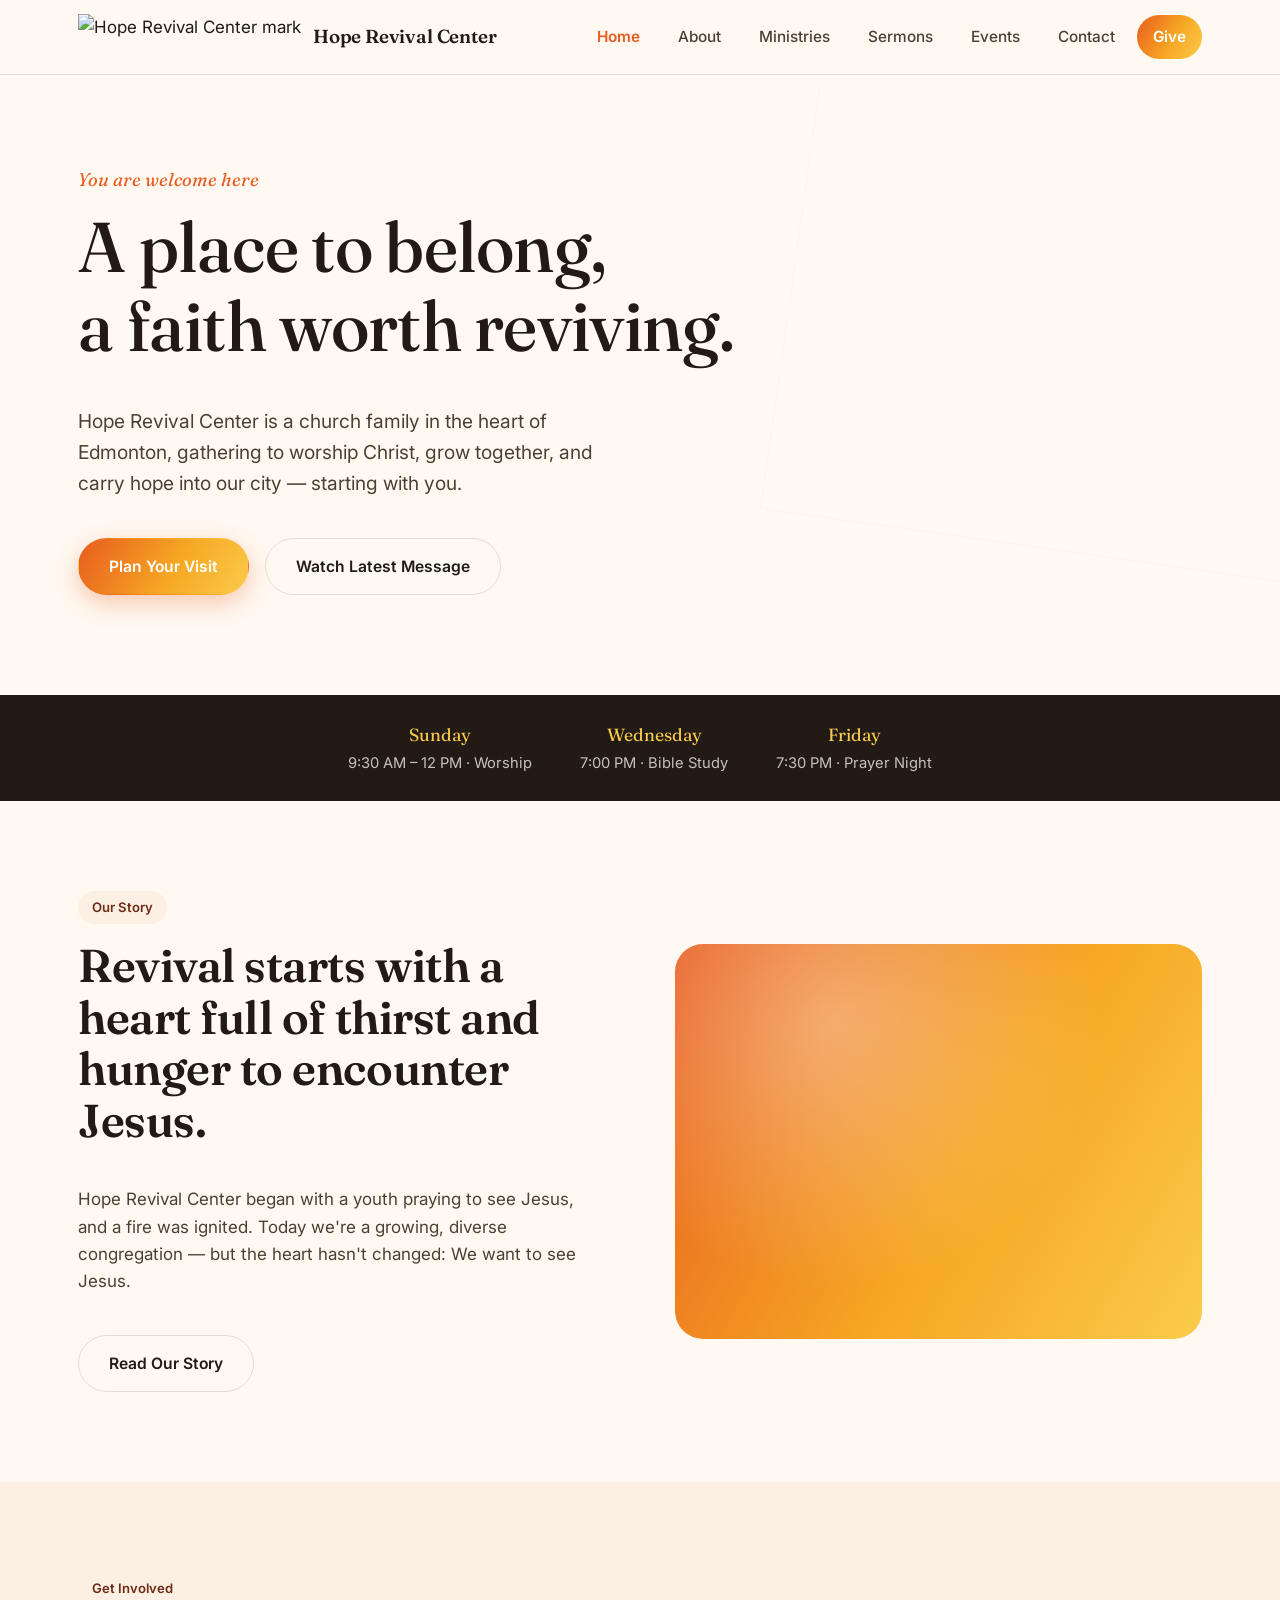
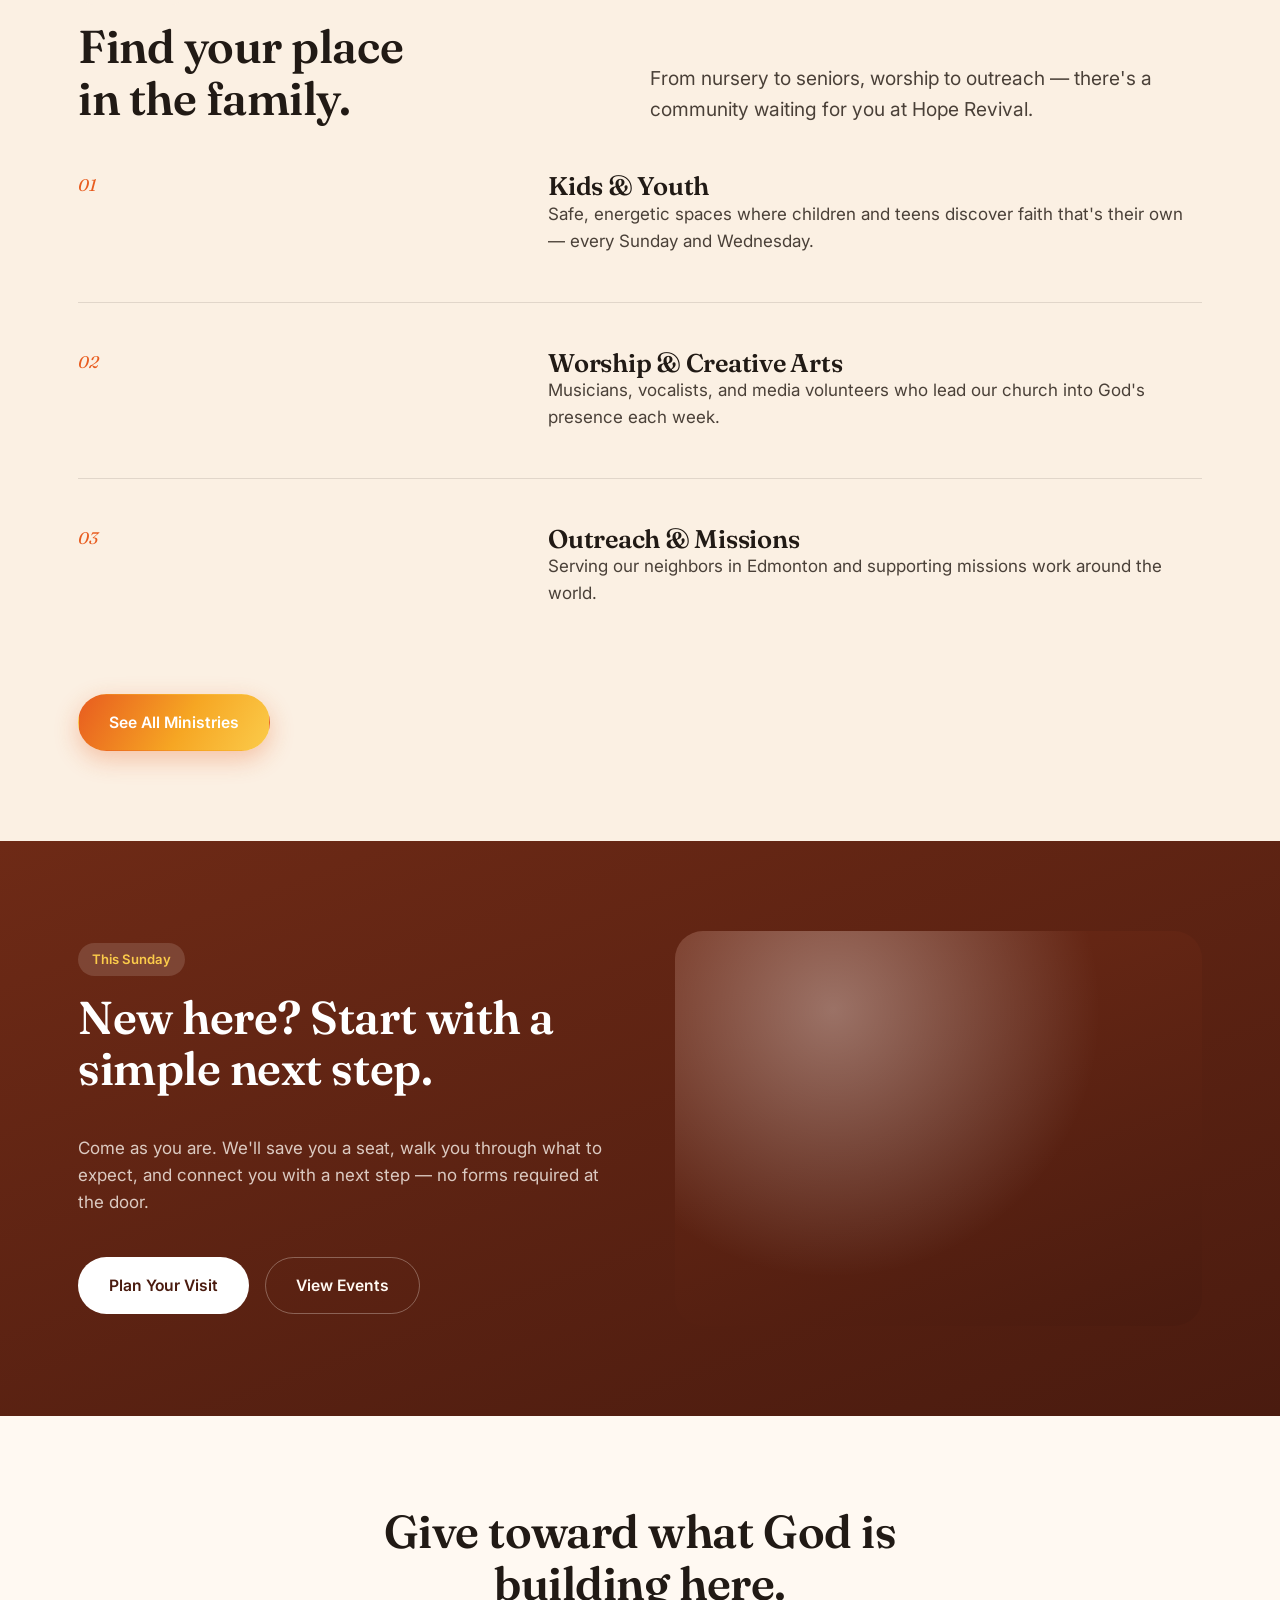
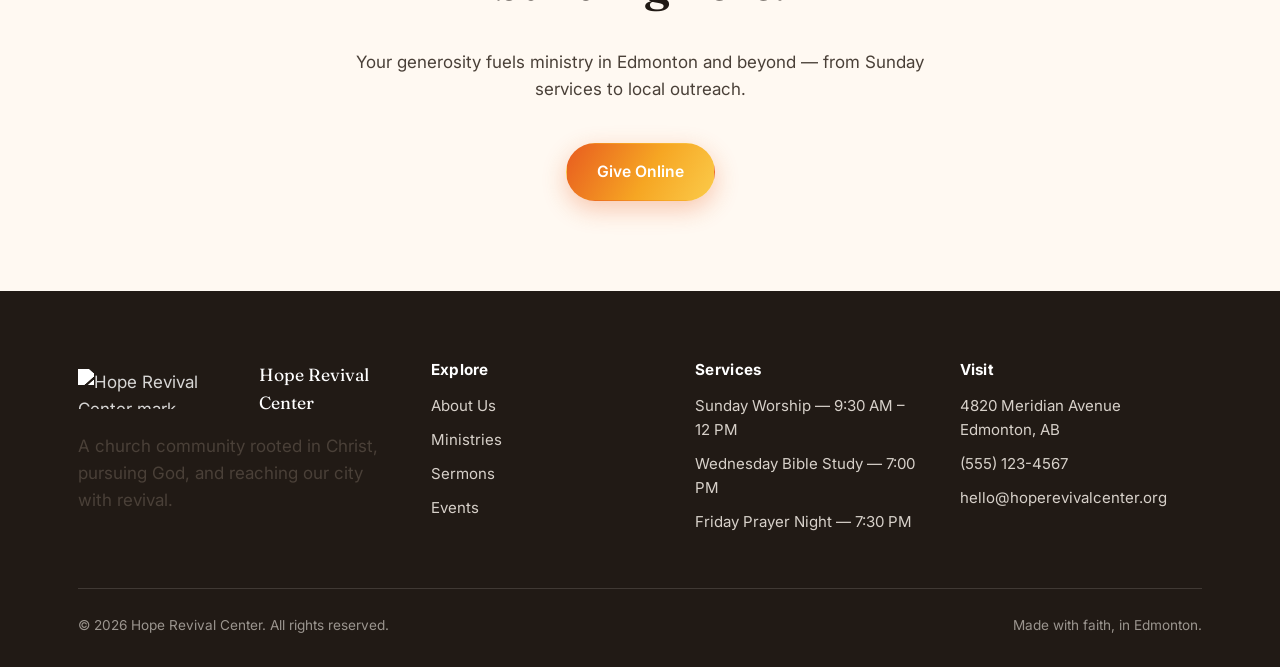
==== index.html @ afa19f34 "Add files via upload" ====
<!DOCTYPE html>
<html lang="en">
<head>
<meta charset="UTF-8">
<meta name="viewport" content="width=device-width, initial-scale=1.0">
<title>Home · Hope Revival Center</title>
<meta name="description" content="Hope Revival Center — a church family in Edmonton gathering to worship Christ and grow in hope.">
<link rel="icon" href="assets/mark.png">
<link rel="stylesheet" href="styles.css">
</head>
<body>
  <header class="site-header">
    <div class="header-inner">
      <a href="index.html" class="brand">
        <img src="assets/mark.png" alt="Hope Revival Center mark">
        <span>Hope Revival Center</span>
      </a>
      <button class="menu-toggle" aria-label="Toggle menu" onclick="document.querySelector('.main-nav').classList.toggle('open')">
        <span></span><span></span><span></span>
      </button>
      <nav class="main-nav">
      <a href="index.html" class="current">Home</a>
      <a href="about.html" class="">About</a>
      <a href="ministries.html" class="">Ministries</a>
      <a href="sermons.html" class="">Sermons</a>
      <a href="events.html" class="">Events</a>
      <a href="contact.html" class="">Contact</a>
      <a href="give.html" class="nav-give">Give</a>
      </nav>
    </div>
  </header>
  
  <section class="hero">
    <img class="hero-mark" src="assets/mark.png" alt="">
    <div class="wrap">
      <div class="eyebrow">You are welcome here</div>
      <h1>A place to belong,<br>a faith worth reviving.</h1>
      <p class="lede mt-40">Hope Revival Center is a church family in the heart of Edmonton, gathering to worship Christ, grow together, and carry hope into our city — starting with you.</p>
      <div class="stack mt-40">
        <a href="contact.html" class="btn btn-primary">Plan Your Visit</a>
        <a href="sermons.html" class="btn btn-ghost">Watch Latest Message</a>
      </div>
    </div>
  </section>

  <div class="service-strip">
    <div class="wrap">
      <div class="item"><span class="day">Sunday</span><span class="time">9:30 AM – 12 PM · Worship</span></div>
      <div class="item"><span class="day">Wednesday</span><span class="time">7:00 PM · Bible Study</span></div>
      <div class="item"><span class="day">Friday</span><span class="time">7:30 PM · Prayer Night</span></div>
    </div>
  </div>

  <section>
    <div class="wrap">
      <div class="feature-row">
        <div>
          <div class="badge">Our Story</div>
          <h2>Revival starts with a heart full of thirst and hunger to encounter Jesus.</h2>
          <p class="mt-40">Hope Revival Center began with a youth praying to see Jesus, and a fire was ignited. Today we're a growing, diverse congregation — but the heart hasn't changed: We want to see Jesus.</p>
          <div class="mt-40">
            <a href="about.html" class="btn btn-ghost">Read Our Story</a>
          </div>
        </div>
        <div class="visual">
          <img class="mark-overlay" src="assets/mark.png" alt="">
        </div>
      </div>
    </div>
  </section>

  <section class="section-cream-deep">
    <div class="wrap">
      <div class="section-head">
        <div>
          <div class="badge">Get Involved</div>
          <h2>Find your place<br>in the family.</h2>
        </div>
        <p class="lede">From nursery to seniors, worship to outreach — there's a community waiting for you at Hope Revival.</p>
      </div>
      <div class="ministry-row" style="border-top:none; padding-top:0;">
        <div class="tag">01</div>
        <div>
          <h3>Kids &amp; Youth</h3>
          <p>Safe, energetic spaces where children and teens discover faith that's their own — every Sunday and Wednesday.</p>
        </div>
      </div>
      <div class="ministry-row">
        <div class="tag">02</div>
        <div>
          <h3>Worship &amp; Creative Arts</h3>
          <p>Musicians, vocalists, and media volunteers who lead our church into God's presence each week.</p>
        </div>
      </div>
      <div class="ministry-row">
        <div class="tag">03</div>
        <div>
          <h3>Outreach &amp; Missions</h3>
          <p>Serving our neighbors in Edmonton and supporting missions work around the world.</p>
        </div>
      </div>
      <div class="mt-40">
        <a href="ministries.html" class="btn btn-primary">See All Ministries</a>
      </div>
    </div>
  </section>

  <section class="section-dark">
    <div class="wrap">
      <div class="feature-row reverse">
        <div class="visual alt">
          <img class="mark-overlay" src="assets/mark.png" alt="">
        </div>
        <div>
          <div class="badge" style="background:rgba(255,249,242,0.14); color:#FBCB4A;">This Sunday</div>
          <h2>New here? Start with a simple next step.</h2>
          <p class="mt-40">Come as you are. We'll save you a seat, walk you through what to expect, and connect you with a next step — no forms required at the door.</p>
          <div class="stack mt-40">
            <a href="contact.html" class="btn btn-light">Plan Your Visit</a>
            <a href="events.html" class="btn btn-ghost" style="border-color:rgba(255,249,242,0.3); color:#FFF9F2;">View Events</a>
          </div>
        </div>
      </div>
    </div>
  </section>

  <section>
    <div class="wrap center" style="max-width:640px;">
      <h2>Give toward what God is building here.</h2>
      <p class="center mt-40">Your generosity fuels ministry in Edmonton and beyond — from Sunday services to local outreach.</p>
      <div class="mt-40">
        <a href="give.html" class="btn btn-primary">Give Online</a>
      </div>
    </div>
  </section>

  <footer class="site-footer">
    <div class="wrap">
      <div class="footer-grid">
        <div>
          <div class="footer-brand">
            <img src="assets/mark.png" alt="Hope Revival Center mark">
            <span>Hope Revival Center</span>
          </div>
          <p>A church community rooted in Christ, pursuing God, and reaching our city with revival.</p>
        </div>
        <div>
          <h4>Explore</h4>
          <ul>
            <li><a href="about.html">About Us</a></li>
            <li><a href="ministries.html">Ministries</a></li>
            <li><a href="sermons.html">Sermons</a></li>
            <li><a href="events.html">Events</a></li>
          </ul>
        </div>
        <div>
          <h4>Services</h4>
          <ul>
            <li>Sunday Worship — 9:30 AM – 12 PM</li>
            <li>Wednesday Bible Study — 7:00 PM</li>
            <li>Friday Prayer Night — 7:30 PM</li>
          </ul>
        </div>
        <div>
          <h4>Visit</h4>
          <ul>
            <li>4820 Meridian Avenue<br>Edmonton, AB</li>
            <li><a href="tel:+15551234567">(555) 123-4567</a></li>
            <li><a href="mailto:hello@hoperevivalcenter.org">hello@hoperevivalcenter.org</a></li>
          </ul>
        </div>
      </div>
      <div class="footer-bottom">
        <span>&copy; 2026 Hope Revival Center. All rights reserved.</span>
        <span>Made with faith, in Edmonton.</span>
      </div>
    </div>
  </footer>
  <script src="script.js"></script>
</body>
</html>
---- styles.css ----
/* ============================================
   Hope Revival Center — Design System
   Palette: warm cream, ink, flame-orange to amber gradient, deep rust
   Type: Fraunces (display) + Inter (body)
   ============================================ */

@import url('https://fonts.googleapis.com/css2?family=Fraunces:ital,opsz,wght@0,9..144,300;0,9..144,400;0,9..144,500;0,9..144,600;0,9..144,700;0,9..144,900;1,9..144,400;1,9..144,500&family=Inter:wght@400;500;600;700;800&display=swap');

:root {
  --ink: #211A15;
  --ink-soft: #4A4038;
  --cream: #FFF9F2;
  --cream-deep: #FBF0E3;
  --white: #FFFFFF;
  --flame-1: #E85C1F;
  --flame-2: #F6A623;
  --flame-3: #FBCB4A;
  --rust: #6E2A16;
  --rust-deep: #4A1B0F;
  --line: rgba(33, 26, 21, 0.12);

  --gradient-flame: linear-gradient(120deg, var(--flame-1) 0%, var(--flame-2) 55%, var(--flame-3) 100%);
  --gradient-rust: linear-gradient(160deg, var(--rust) 0%, var(--rust-deep) 100%);

  --font-display: 'Fraunces', serif;
  --font-body: 'Inter', sans-serif;

  --container: 1180px;
}

* { box-sizing: border-box; margin: 0; padding: 0; }

html { scroll-behavior: smooth; }

body {
  font-family: var(--font-body);
  background: var(--cream);
  color: var(--ink);
  line-height: 1.6;
  font-size: 17px;
  -webkit-font-smoothing: antialiased;
}

img { max-width: 100%; display: block; }

a { color: inherit; text-decoration: none; }

.wrap {
  max-width: var(--container);
  margin: 0 auto;
  padding: 0 28px;
}

h1, h2, h3, h4 {
  font-family: var(--font-display);
  font-weight: 600;
  line-height: 1.12;
  letter-spacing: -0.01em;
  color: var(--ink);
}

h1 { font-size: clamp(2.6rem, 5.5vw, 4.6rem); font-weight: 500; }
h2 { font-size: clamp(2rem, 3.6vw, 3rem); }
h3 { font-size: clamp(1.3rem, 2vw, 1.7rem); }

p { color: var(--ink-soft); max-width: 62ch; }

.lede {
  font-size: 1.2rem;
  color: var(--ink-soft);
  max-width: 46ch;
}

/* ---------- Buttons ---------- */
.btn {
  display: inline-flex;
  align-items: center;
  gap: 10px;
  padding: 15px 30px;
  border-radius: 100px;
  font-family: var(--font-body);
  font-weight: 600;
  font-size: 0.98rem;
  border: 1px solid transparent;
  cursor: pointer;
  transition: transform 0.25s ease, box-shadow 0.25s ease;
}
.btn-primary {
  background: var(--gradient-flame);
  color: var(--white);
  box-shadow: 0 8px 24px rgba(232, 92, 31, 0.32);
}
.btn-primary:hover { transform: translateY(-2px); box-shadow: 0 12px 28px rgba(232, 92, 31, 0.4); }
.btn-ghost {
  background: transparent;
  color: var(--ink);
  border-color: var(--line);
}
.btn-ghost:hover { border-color: var(--flame-1); color: var(--flame-1); }
.btn-light {
  background: var(--white);
  color: var(--rust-deep);
}
.btn-light:hover { transform: translateY(-2px); }

/* ---------- Header ---------- */
header.site-header {
  position: sticky;
  top: 0;
  z-index: 100;
  background: rgba(255, 249, 242, 0.92);
  backdrop-filter: blur(10px);
  border-bottom: 1px solid var(--line);
}
.header-inner {
  display: flex;
  align-items: center;
  justify-content: space-between;
  padding: 14px 28px;
  max-width: var(--container);
  margin: 0 auto;
}
.brand {
  display: flex;
  align-items: center;
  gap: 12px;
}
.brand img { height: 46px; width: auto; }
.brand span {
  font-family: var(--font-display);
  font-weight: 600;
  font-size: 1.18rem;
  letter-spacing: -0.01em;
}
nav.main-nav {
  display: flex;
  align-items: center;
  gap: 6px;
}
nav.main-nav a {
  padding: 10px 16px;
  font-size: 0.96rem;
  font-weight: 500;
  color: var(--ink-soft);
  border-radius: 100px;
  transition: background 0.2s ease, color 0.2s ease;
}
nav.main-nav a:hover { background: var(--cream-deep); color: var(--ink); }
nav.main-nav a.current { color: var(--flame-1); font-weight: 600; }
nav.main-nav a.nav-give {
  background: var(--gradient-flame);
  color: var(--white) !important;
  font-weight: 600;
}
.menu-toggle {
  display: none;
  background: none;
  border: none;
  cursor: pointer;
  padding: 8px;
}
.menu-toggle span {
  display: block;
  width: 24px;
  height: 2px;
  background: var(--ink);
  margin: 5px 0;
  transition: 0.25s;
}

@media (max-width: 900px) {
  nav.main-nav {
    position: fixed;
    top: 74px;
    left: 0;
    right: 0;
    background: var(--cream);
    flex-direction: column;
    align-items: stretch;
    padding: 10px 20px 24px;
    border-bottom: 1px solid var(--line);
    display: none;
    gap: 2px;
  }
  nav.main-nav.open { display: flex; }
  nav.main-nav a { padding: 13px 14px; }
  nav.main-nav a.nav-give { text-align: center; margin-top: 8px; }
  .menu-toggle { display: block; }
}

/* ---------- Hero shared ---------- */
.hero {
  position: relative;
  overflow: hidden;
  padding: 90px 0 100px;
}
.hero-mark {
  position: absolute;
  top: -140px;
  right: -140px;
  width: 620px;
  height: 620px;
  opacity: 0.09;
  transform: rotate(8deg);
  pointer-events: none;
}
.hero .wrap { position: relative; z-index: 1; }
.eyebrow {
  font-family: var(--font-display);
  font-style: italic;
  font-size: 1.15rem;
  color: var(--flame-1);
  margin-bottom: 14px;
}

/* ---------- Page hero (interior pages, smaller) ---------- */
.page-hero {
  padding: 64px 0 60px;
  position: relative;
  overflow: hidden;
  background: var(--cream-deep);
}
.page-hero .wrap { position: relative; z-index: 1; }
.page-hero p.lede { margin-top: 14px; }

/* ---------- Sections ---------- */
section { padding: 90px 0; }
.section-tight { padding: 60px 0; }
.section-dark {
  background: var(--gradient-rust);
  color: var(--cream);
}
.section-dark h2, .section-dark h3 { color: var(--white); }
.section-dark p { color: rgba(255, 249, 242, 0.78); }
.section-cream-deep { background: var(--cream-deep); }

.section-head {
  display: flex;
  justify-content: space-between;
  align-items: flex-end;
  gap: 40px;
  margin-bottom: 48px;
  flex-wrap: wrap;
}

/* ---------- Service strip ---------- */
.service-strip {
  background: var(--ink);
  color: var(--cream);
  padding: 26px 0;
}
.service-strip .wrap {
  display: flex;
  flex-wrap: wrap;
  gap: 28px 48px;
  align-items: center;
  justify-content: center;
  text-align: center;
}
.service-strip .item { display: flex; flex-direction: column; gap: 2px; }
.service-strip .item .day { font-family: var(--font-display); font-size: 1.1rem; color: var(--flame-3); }
.service-strip .item .time { font-size: 0.92rem; color: rgba(255,249,242,0.75); }

/* ---------- Asymmetric feature row ---------- */
.feature-row {
  display: grid;
  grid-template-columns: 1fr 1fr;
  gap: 70px;
  align-items: center;
}
.feature-row.reverse .visual { order: 2; }
@media (max-width: 860px) {
  .feature-row, .feature-row.reverse .visual { order: initial; }
  .feature-row { grid-template-columns: 1fr; gap: 36px; }
}
.visual {
  aspect-ratio: 4/3;
  border-radius: 28px;
  background: var(--gradient-flame);
  position: relative;
  overflow: hidden;
}
.visual.alt { background: var(--gradient-rust); }
.visual::after {
  content: "";
  position: absolute;
  inset: 0;
  background: radial-gradient(circle at 30% 20%, rgba(255,255,255,0.35), transparent 55%);
}
.visual img.mark-overlay {
  position: absolute;
  right: -8%;
  bottom: -12%;
  width: 62%;
  opacity: 0.9;
  filter: brightness(0) invert(1);
  opacity: 0.16;
}

/* ---------- Ministries alternating rows ---------- */
.ministry-row {
  display: grid;
  grid-template-columns: 0.9fr 1.4fr;
  gap: 50px;
  padding: 46px 0;
  border-top: 1px solid var(--line);
  align-items: start;
}
.ministry-row:last-child { border-bottom: 1px solid var(--line); }
.ministry-row .tag {
  font-family: var(--font-display);
  font-style: italic;
  color: var(--flame-1);
  font-size: 1.05rem;
}
@media (max-width: 760px) {
  .ministry-row { grid-template-columns: 1fr; gap: 12px; }
}

/* ---------- Cards (used sparingly, varied) ---------- */
.card {
  background: var(--white);
  border: 1px solid var(--line);
  border-radius: 20px;
  padding: 32px;
}
.card-flame {
  background: var(--gradient-flame);
  color: var(--white);
  border: none;
}
.card-flame p { color: rgba(255,255,255,0.9); }

/* ---------- Sermon list ---------- */
.sermon {
  display: grid;
  grid-template-columns: 120px 1fr auto;
  gap: 26px;
  align-items: center;
  padding: 26px 0;
  border-top: 1px solid var(--line);
}
.sermon:last-child { border-bottom: 1px solid var(--line); }
.sermon .date-badge {
  font-family: var(--font-display);
  text-align: center;
  line-height: 1.1;
}
.date-badge .num { font-size: 2.1rem; display: block; color: var(--flame-1); }
.date-badge .mon { font-size: 0.85rem; text-transform: uppercase; letter-spacing: 0.08em; color: var(--ink-soft); }
.sermon .meta { font-size: 0.9rem; color: var(--ink-soft); margin-top: 4px; }
@media (max-width: 700px) {
  .sermon { grid-template-columns: 70px 1fr; }
  .sermon .actions { grid-column: 1 / -1; margin-top: 10px; }
}

/* ---------- Events ---------- */
.event {
  display: grid;
  grid-template-columns: 100px 1fr;
  gap: 26px;
  padding: 28px 0;
  border-top: 1px solid var(--line);
}
.event:last-child { border-bottom: 1px solid var(--line); }
.event .date-block {
  background: var(--gradient-flame);
  color: var(--white);
  border-radius: 16px;
  text-align: center;
  padding: 14px 0;
  font-family: var(--font-display);
}
.event .date-block .num { font-size: 1.8rem; display: block; }
.event .date-block .mon { font-size: 0.78rem; text-transform: uppercase; letter-spacing: 0.06em; }

/* ---------- Give page ---------- */
.give-option {
  border: 1px solid var(--line);
  border-radius: 20px;
  padding: 34px;
  background: var(--white);
  height: 100%;
}
.give-grid {
  display: grid;
  grid-template-columns: repeat(3, 1fr);
  gap: 26px;
}
@media (max-width: 860px) { .give-grid { grid-template-columns: 1fr; } }

/* ---------- Contact ---------- */
.contact-grid {
  display: grid;
  grid-template-columns: 1fr 1fr;
  gap: 60px;
}
@media (max-width: 860px) { .contact-grid { grid-template-columns: 1fr; } }
.field {
  margin-bottom: 18px;
}
.field label {
  display: block;
  font-size: 0.88rem;
  font-weight: 600;
  margin-bottom: 7px;
  color: var(--ink);
}
.field input, .field textarea {
  width: 100%;
  padding: 13px 16px;
  border: 1px solid var(--line);
  border-radius: 12px;
  font-family: var(--font-body);
  font-size: 0.98rem;
  background: var(--white);
  color: var(--ink);
}
.field textarea { min-height: 130px; resize: vertical; }
.field input:focus, .field textarea:focus {
  outline: 2px solid var(--flame-1);
  outline-offset: 1px;
}
.map-frame {
  border-radius: 20px;
  overflow: hidden;
  border: 1px solid var(--line);
  height: 340px;
}
.map-frame iframe { width: 100%; height: 100%; border: 0; }

/* ---------- Footer ---------- */
footer.site-footer {
  background: var(--ink);
  color: rgba(255, 249, 242, 0.82);
  padding: 70px 0 30px;
}
.footer-grid {
  display: grid;
  grid-template-columns: 1.4fr 1fr 1fr 1.1fr;
  gap: 44px;
  padding-bottom: 44px;
  border-bottom: 1px solid rgba(255,249,242,0.14);
}
@media (max-width: 800px) {
  .footer-grid { grid-template-columns: 1fr 1fr; }
}
@media (max-width: 500px) {
  .footer-grid { grid-template-columns: 1fr; }
}
.footer-grid h4 {
  color: var(--white);
  font-size: 0.95rem;
  font-family: var(--font-body);
  font-weight: 700;
  margin-bottom: 16px;
  letter-spacing: 0.02em;
}
.footer-grid ul { list-style: none; }
.footer-grid li { margin-bottom: 10px; font-size: 0.94rem; }
.footer-grid a:hover { color: var(--flame-3); }
.footer-brand { display: flex; align-items: center; gap: 12px; margin-bottom: 16px; }
.footer-brand img { height: 40px; filter: brightness(0) invert(1); }
.footer-brand span { font-family: var(--font-display); font-size: 1.1rem; color: var(--white); }
.footer-bottom {
  display: flex;
  justify-content: space-between;
  align-items: center;
  padding-top: 26px;
  font-size: 0.85rem;
  color: rgba(255,249,242,0.55);
  flex-wrap: wrap;
  gap: 12px;
}

/* ---------- Utility ---------- */
.center { text-align: center; margin-left: auto; margin-right: auto; }
.mt-40 { margin-top: 40px; }
.stack { display: flex; gap: 16px; flex-wrap: wrap; }
.badge {
  display: inline-block;
  padding: 6px 14px;
  border-radius: 100px;
  background: var(--cream-deep);
  color: var(--rust);
  font-size: 0.82rem;
  font-weight: 600;
  margin-bottom: 16px;
}
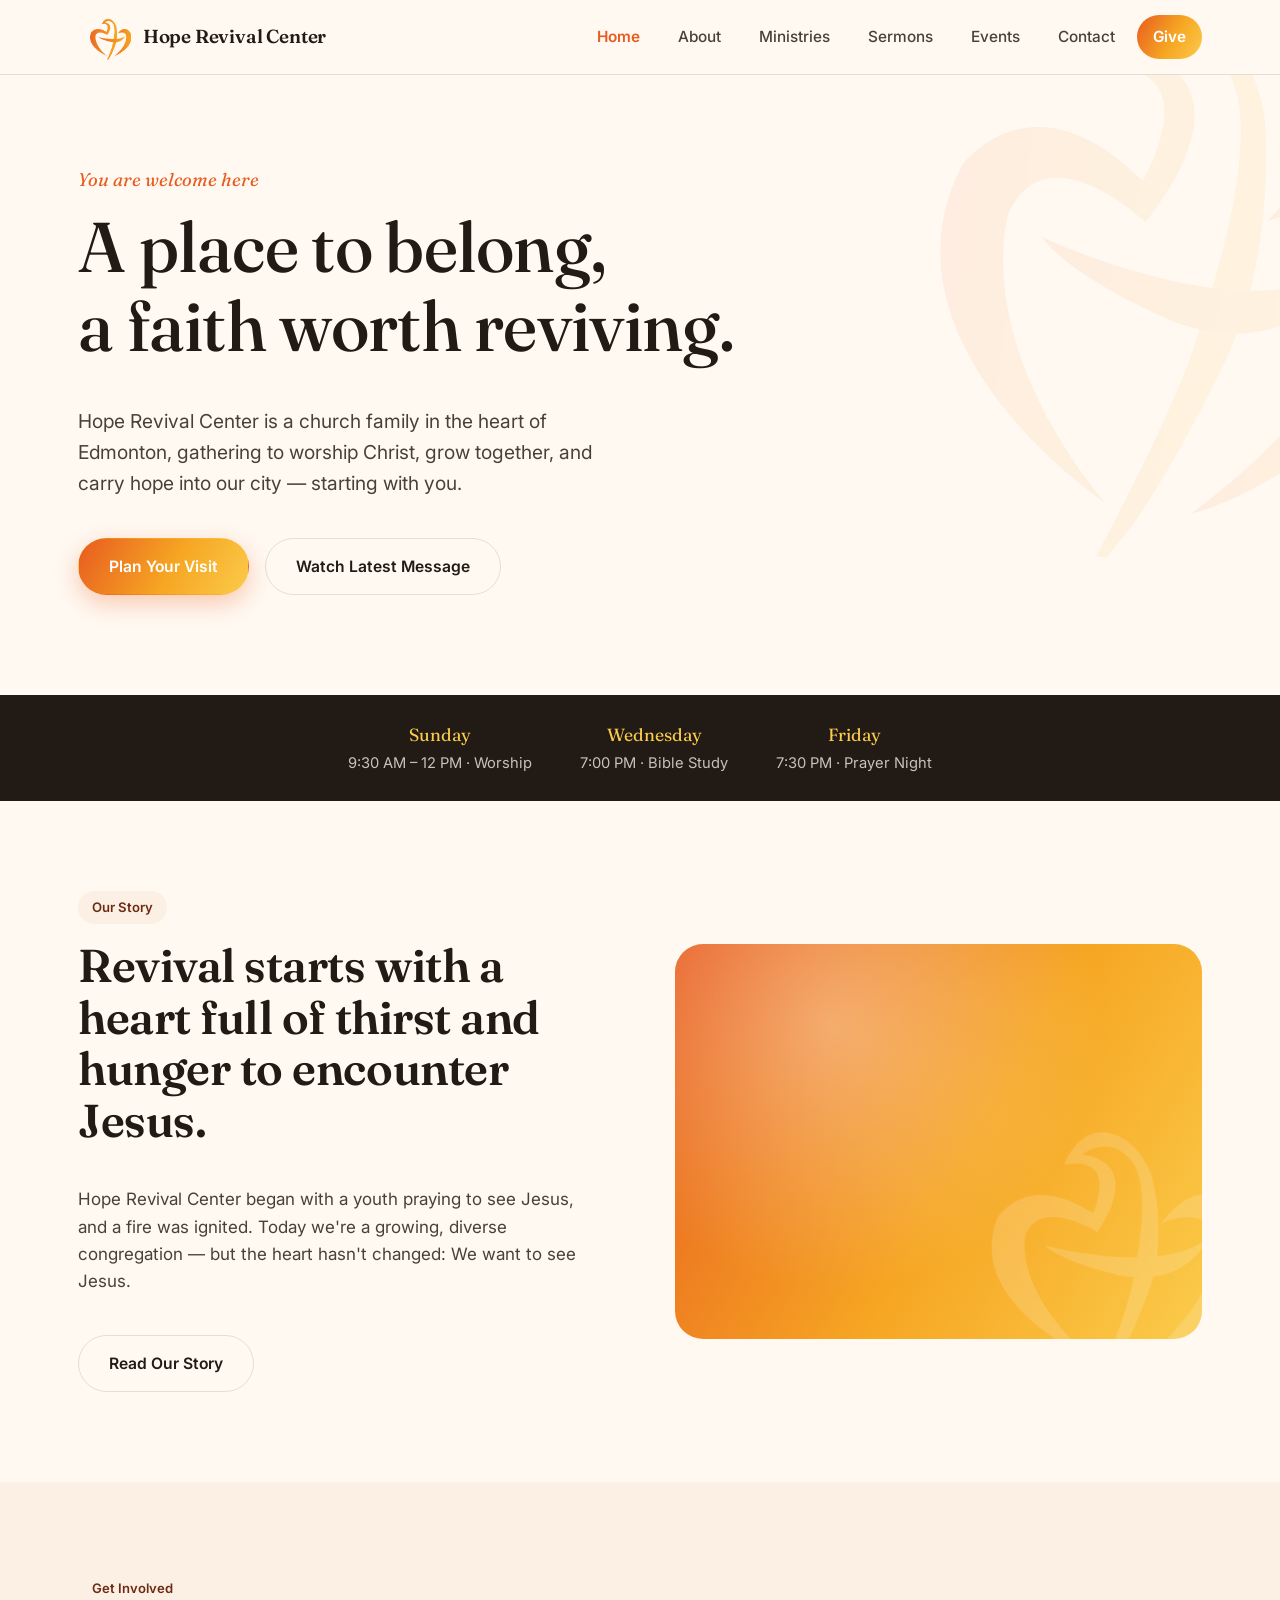
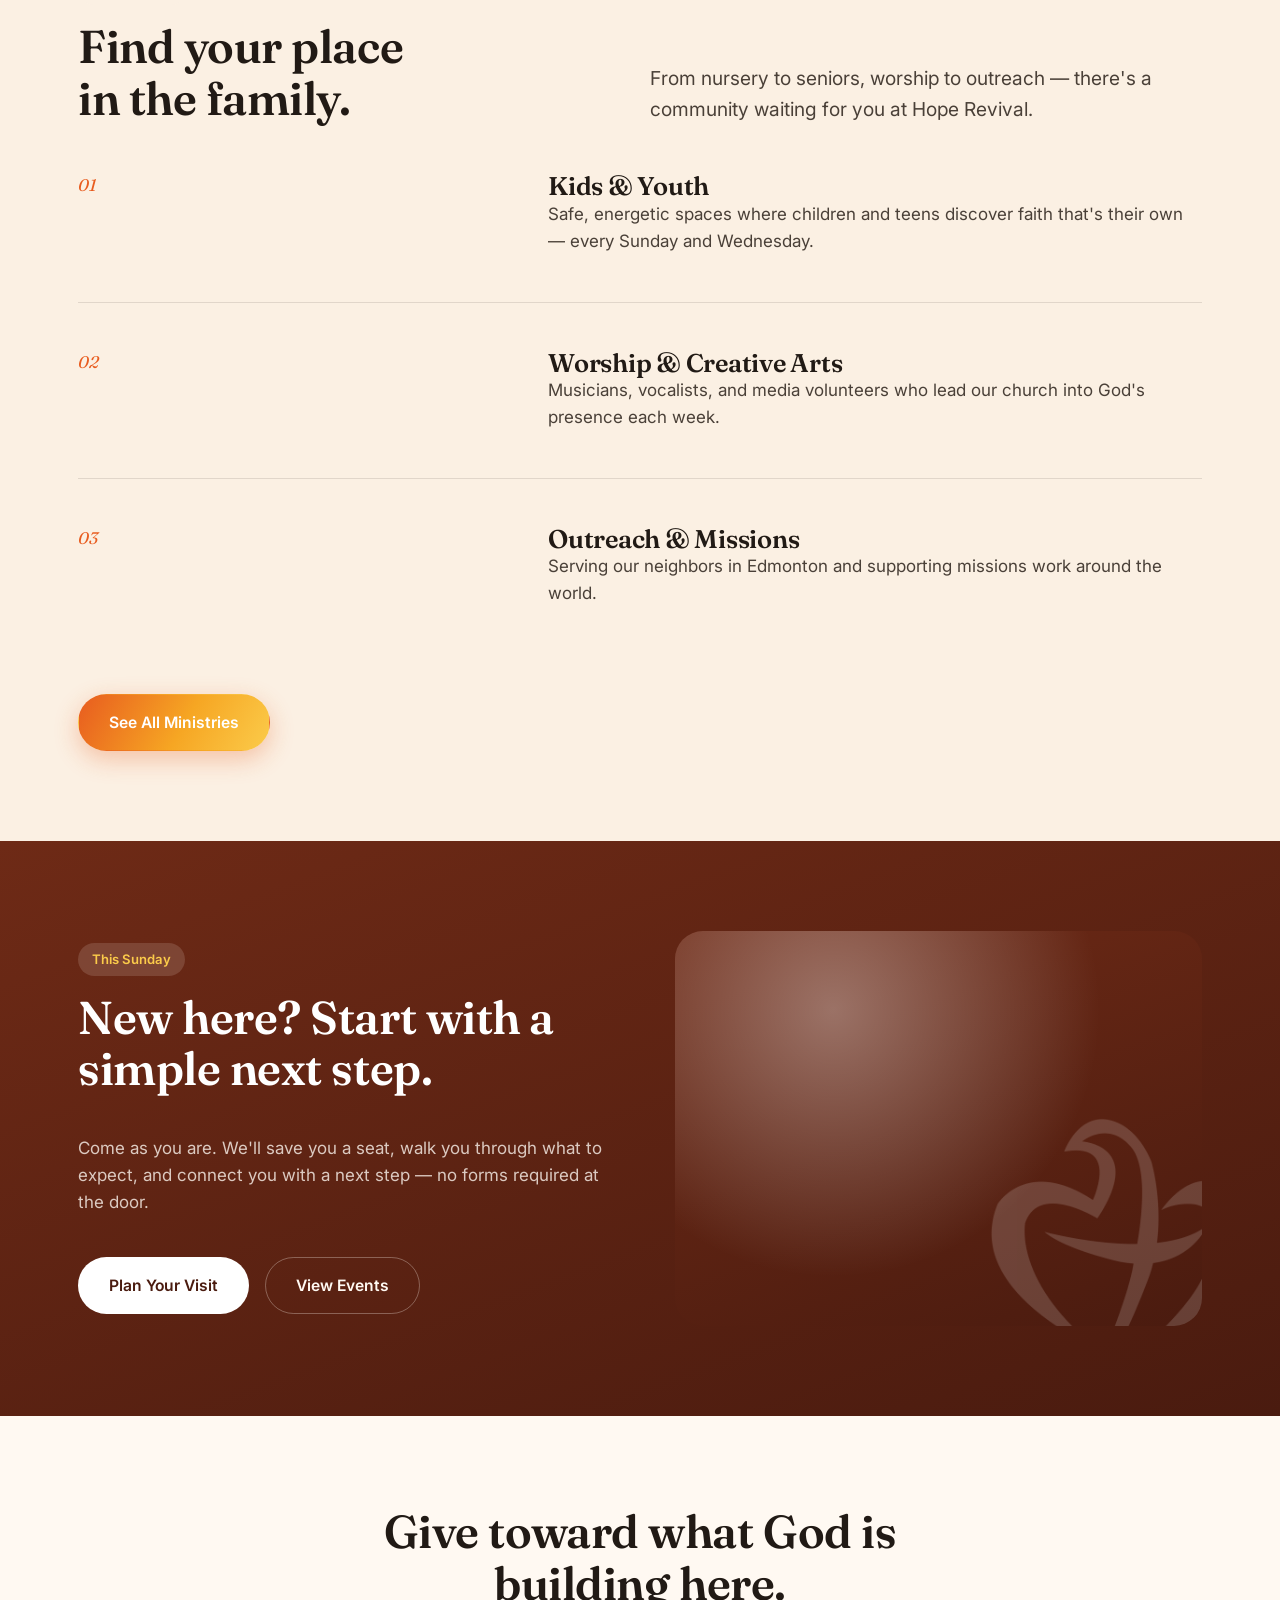
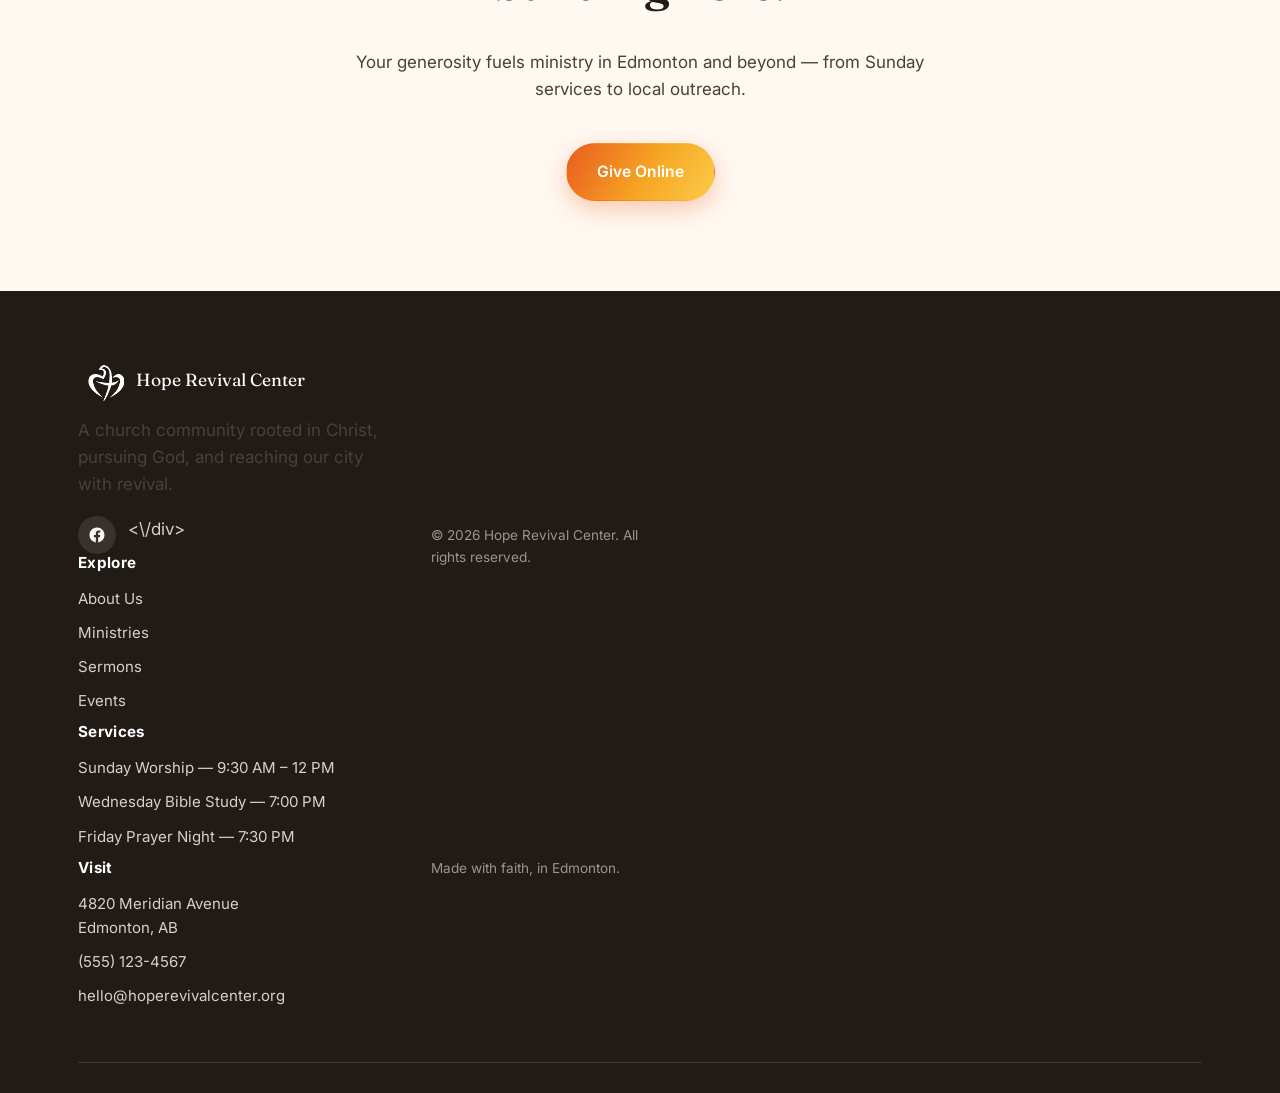
==== commit 9c6b61d8: "Add social links section to index.html" ====
--- a/index.html
+++ b/index.html
@@ -143,6 +143,11 @@
             <span>Hope Revival Center</span>
           </div>
           <p>A church community rooted in Christ, pursuing God, and reaching our city with revival.</p>
+          <div class="social-links">
+            <a href="https://www.facebook.com/profile.php?id=100088913510737" target="_blank" rel="noopener" aria-label="Hope Revival Center on Facebook">
+              <svg viewBox="0 0 24 24"><path d="M22 12.06C22 6.5 17.52 2 12 2S2 6.5 2 12.06c0 5 3.66 9.15 8.44 9.94v-7.03H7.9v-2.91h2.54V9.85c0-2.5 1.49-3.89 3.77-3.89 1.09 0 2.23.2 2.23.2v2.45h-1.26c-1.24 0-1.63.77-1.63 1.56v1.89h2.78l-.44 2.91h-2.34V22c4.78-.79 8.44-4.94 8.44-9.94z"/></svg>
+            </a>
+          <\/div>
         </div>
         <div>
           <h4>Explore</h4>
@@ -178,4 +183,4 @@
   </footer>
   <script src="script.js"></script>
 </body>
-</html>+</html>
--- a/styles.css
+++ b/styles.css
@@ -473,6 +473,27 @@
   gap: 12px;
 }
 
+.social-links {
+  display: flex;
+  gap: 12px;
+  margin-top: 18px;
+}
+.social-links a {
+  width: 38px;
+  height: 38px;
+  border-radius: 50%;
+  background: rgba(255,249,242,0.1);
+  display: flex;
+  align-items: center;
+  justify-content: center;
+  transition: background 0.2s ease, transform 0.2s ease;
+}
+.social-links a:hover {
+  background: var(--gradient-flame);
+  transform: translateY(-2px);
+}
+.social-links svg { width: 18px; height: 18px; fill: var(--cream); }
+
 /* ---------- Utility ---------- */
 .center { text-align: center; margin-left: auto; margin-right: auto; }
 .mt-40 { margin-top: 40px; }
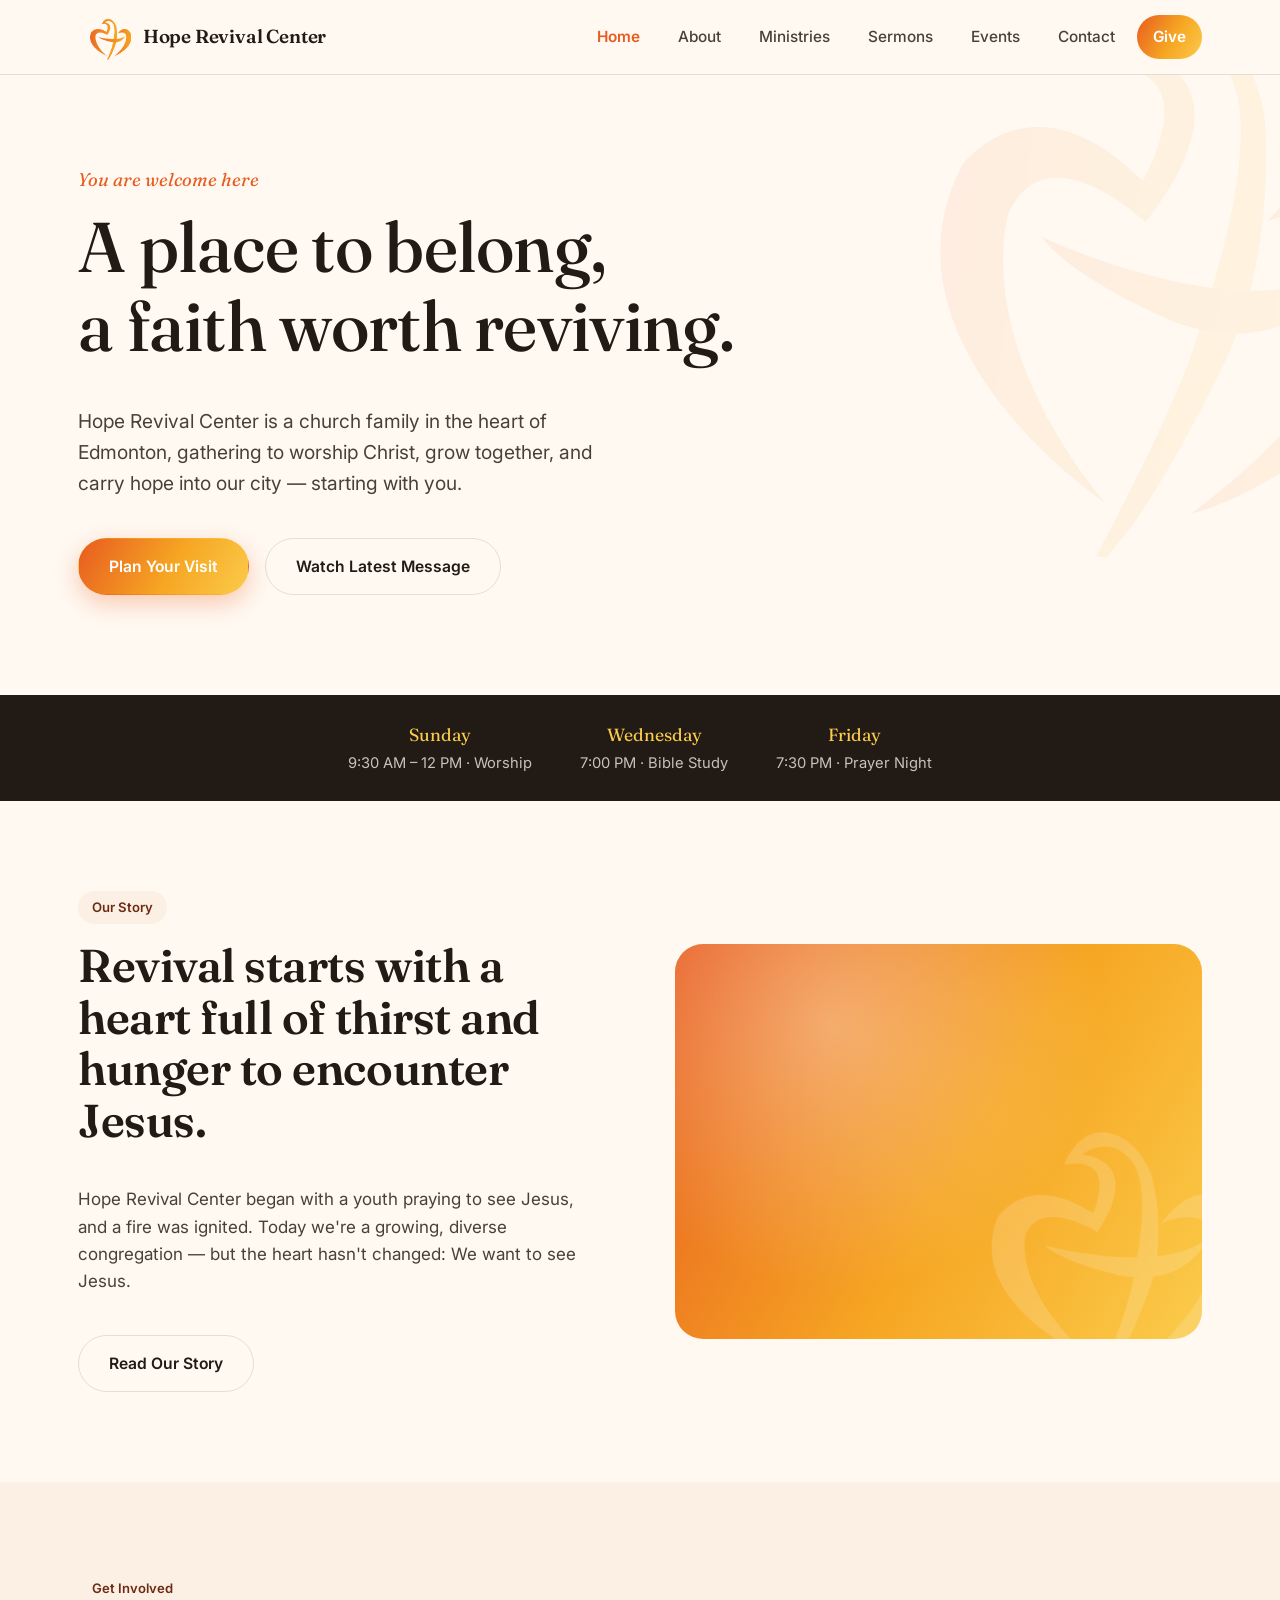
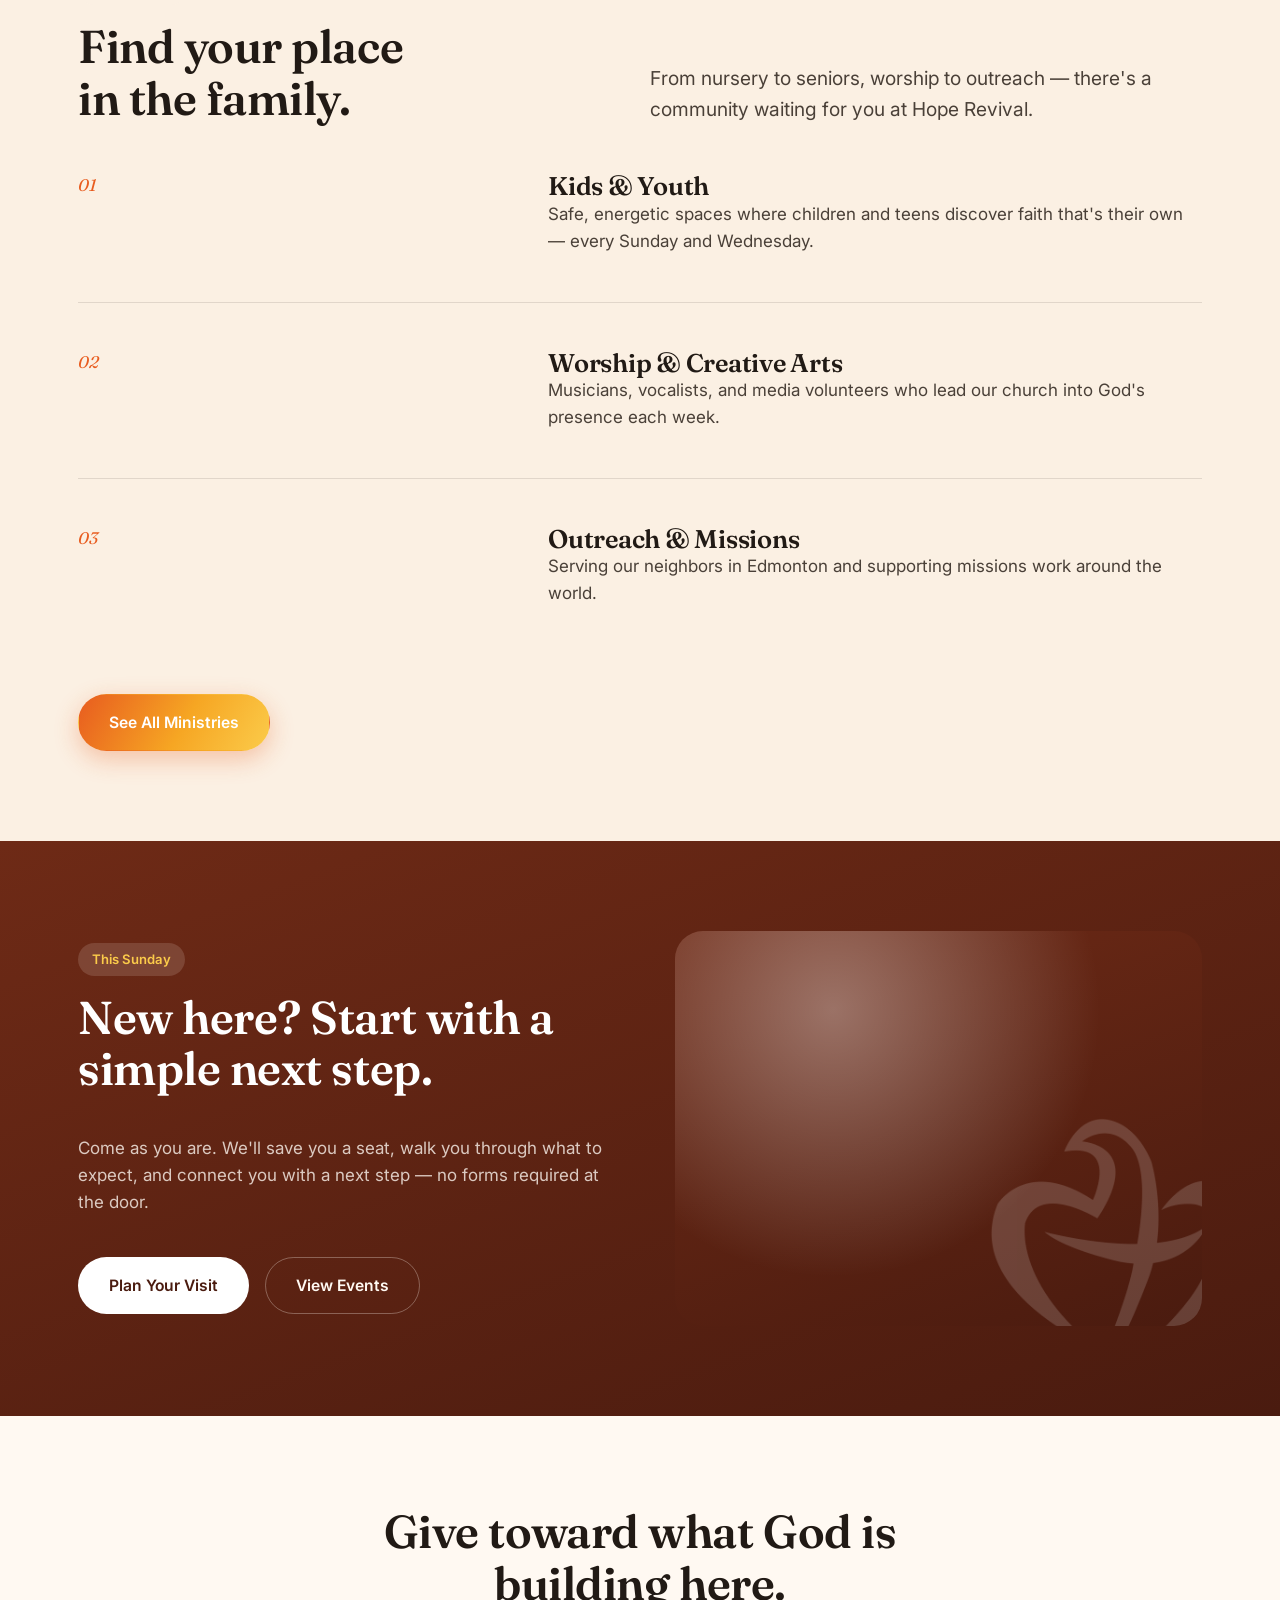
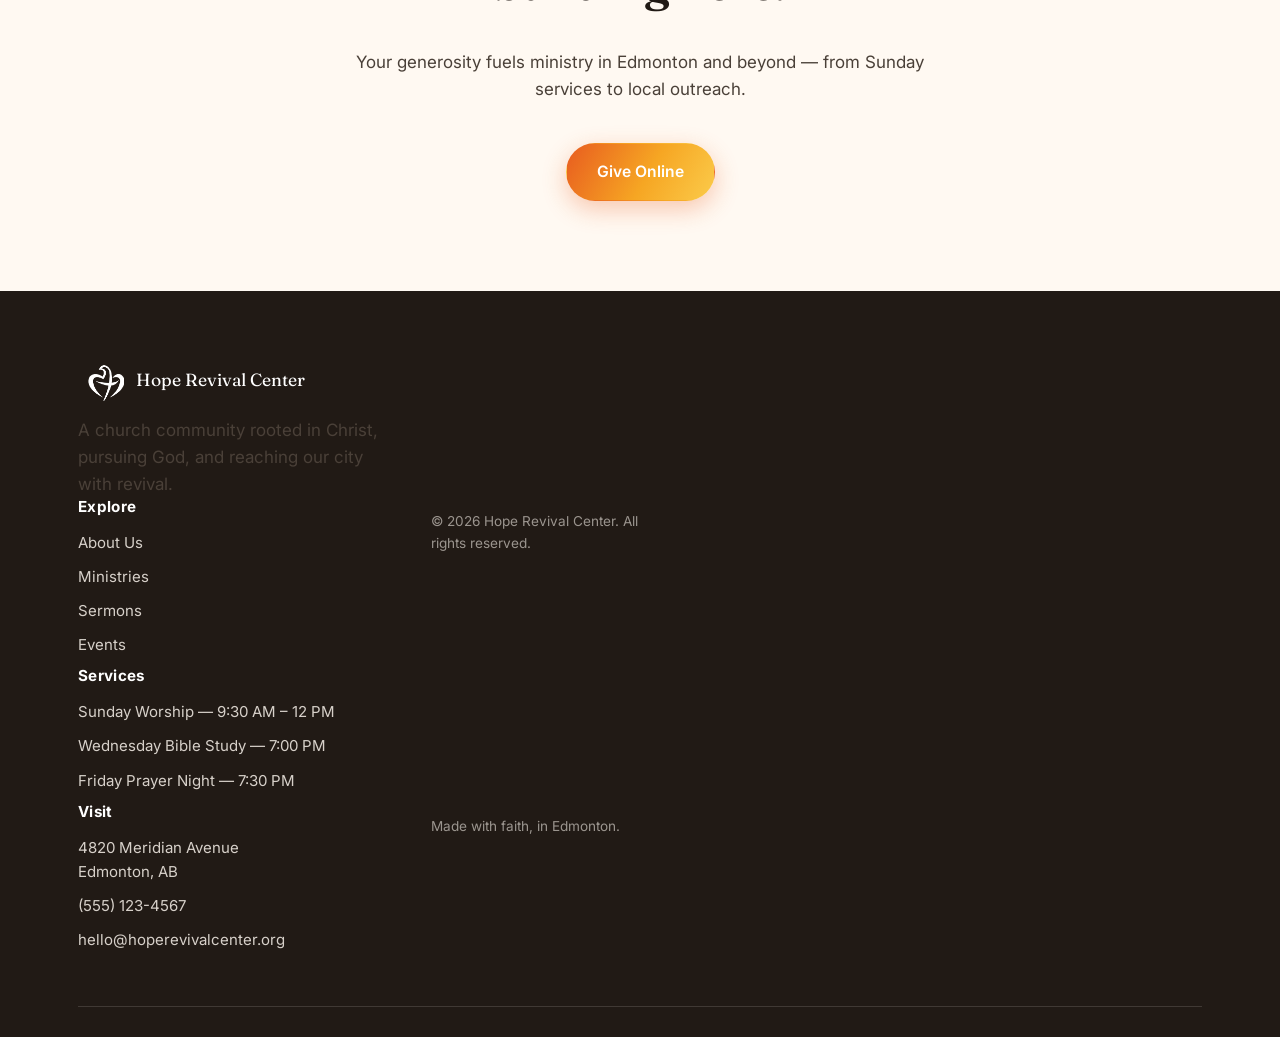
==== commit 9b2e5358: "Remove social links from index.html Removed social links section from the footer." ====
--- a/index.html
+++ b/index.html
@@ -143,12 +143,6 @@
             <span>Hope Revival Center</span>
           </div>
           <p>A church community rooted in Christ, pursuing God, and reaching our city with revival.</p>
-          <div class="social-links">
-            <a href="https://www.facebook.com/profile.php?id=100088913510737" target="_blank" rel="noopener" aria-label="Hope Revival Center on Facebook">
-              <svg viewBox="0 0 24 24"><path d="M22 12.06C22 6.5 17.52 2 12 2S2 6.5 2 12.06c0 5 3.66 9.15 8.44 9.94v-7.03H7.9v-2.91h2.54V9.85c0-2.5 1.49-3.89 3.77-3.89 1.09 0 2.23.2 2.23.2v2.45h-1.26c-1.24 0-1.63.77-1.63 1.56v1.89h2.78l-.44 2.91h-2.34V22c4.78-.79 8.44-4.94 8.44-9.94z"/></svg>
-            </a>
-          <\/div>
-        </div>
         <div>
           <h4>Explore</h4>
           <ul>
--- a/styles.css
+++ b/styles.css
@@ -473,27 +473,6 @@
   gap: 12px;
 }
 
-.social-links {
-  display: flex;
-  gap: 12px;
-  margin-top: 18px;
-}
-.social-links a {
-  width: 38px;
-  height: 38px;
-  border-radius: 50%;
-  background: rgba(255,249,242,0.1);
-  display: flex;
-  align-items: center;
-  justify-content: center;
-  transition: background 0.2s ease, transform 0.2s ease;
-}
-.social-links a:hover {
-  background: var(--gradient-flame);
-  transform: translateY(-2px);
-}
-.social-links svg { width: 18px; height: 18px; fill: var(--cream); }
-
 /* ---------- Utility ---------- */
 .center { text-align: center; margin-left: auto; margin-right: auto; }
 .mt-40 { margin-top: 40px; }
